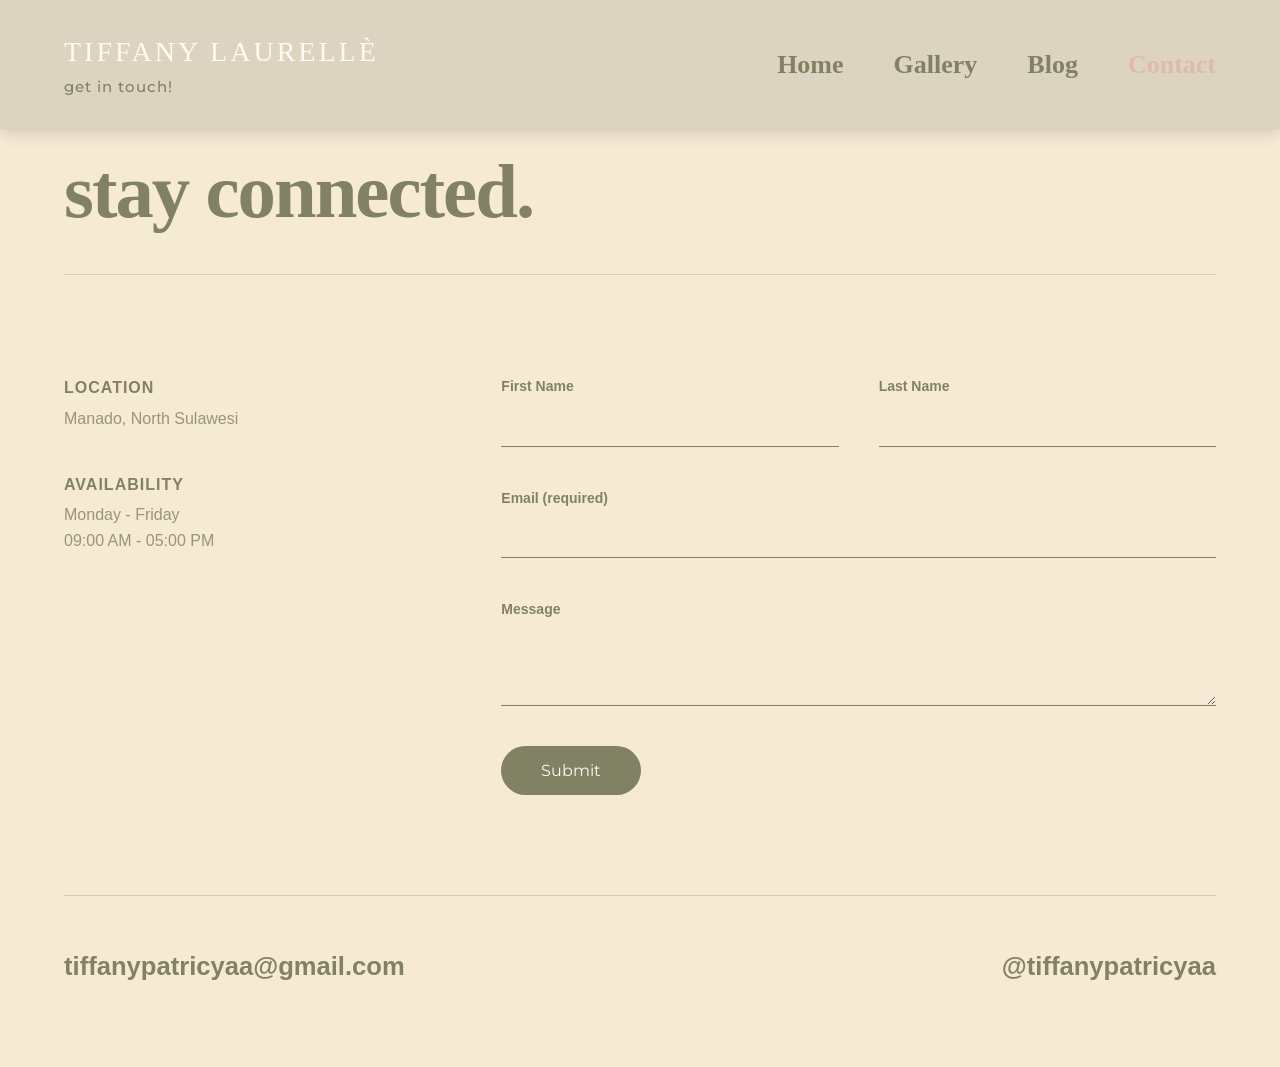
==== contact.html @ 082cbac2 "first commit mid project" ====
<!DOCTYPE html>
<html lang="en">
<head>
    <meta charset="UTF-8">
    <meta name="viewport" content="width=device-width, initial-scale=1.0">
    <title>Contact Tiffany</title>
    <link href="https://fonts.googleapis.com/css2?family=Montserrat:wght@400;500&display=swap" rel="stylesheet">
    <link rel="stylesheet" href="css/style.css">
</head>
<body>

    <!-- Navbar -->
    <header class="header" id="header">
        <div class="logo">
            <h1>Tiffany Laurellè</h1>
            <p class="archives-text">get in touch!</p>
        </div>
        <nav class="navbar">
            <ul>
                <li><a href="index.html">Home</a></li>
                <li><a href="gallery.html">Gallery</a></li>
                <li><a href="blog.html">Blog</a></li>
                <li><a href="contact.html" class="active">Contact</a></li>
            </ul>
        </nav>
    </header>

    <main class="contact-wrapper">
        <!-- Judul Raksasa -->
        <h1 class="page-title fade-in">stay connected.</h1>

        <div class="contact-grid fade-in">
            <!-- Kolom Kiri (Info) -->
            <div class="contact-info">
                <div class="info-block">
                    <h4>Location</h4>
                    <p>Manado, North Sulawesi</p>
                </div>
                <div class="info-block">
                    <h4>Availability</h4>
                    <p>Monday - Friday<br>09:00 AM - 05:00 PM</p>
                </div>
            </div>

            <!-- Kolom Kanan (Form) -->
            <div class="contact-form">
                <form class="minimal-form" id="contactForm">
                    <div class="form-row">
                        <div class="input-group">
                            <label>First Name</label>
                            <input type="text" required>
                        </div>
                        <div class="input-group">
                            <label>Last Name</label>
                            <input type="text" required>
                        </div>
                    </div>

                    <div class="input-group">
                        <label>Email (required)</label>
                        <input type="email" required>
                    </div>

                    <!-- BAGIAN MESSAGE YANG DITAMBAHKAN -->
                    <div class="input-group">
                        <label>Message</label>
                        <textarea rows="3" required></textarea>
                    </div>



                    <button type="submit" class="submit-btn">Submit</button>
                </form>
            </div>
        </div>

        <!-- Kolom Bawah (Kontak Utama) -->
        <div class="contact-bottom fade-in">
            <a href="mailto:tiffanypatricyaa@gmail.com" class="huge-link">tiffanypatricyaa@gmail.com</a>
            <a href="https://instagram.com/tiffanypatricyaa" target="_blank" class="huge-link">@tiffanypatricyaa</a>
        </div>
    </main>

    <script src="js/script.js"></script>
    
    <script>
        document.getElementById('contactForm').addEventListener('submit', function(e) {
            e.preventDefault();
            alert('Thank you for reaching out! I will get back to you soon.');
            this.reset();
        });
    </script>
</body>
</html>
---- css/style.css ----
/* Import Font Editorial */
@import url('https://fonts.googleapis.com/css2?family=Montserrat:wght@400;500;600&display=swap');


/* Color Palette */
:root {
    --savory-sage: #818263;
    --avocado-smoothie: #C2C395;
    --blush-beet: #DDBAAE;
    --peach-protein: #EFD7CF;
    --oat-latte: #DCD4C1;
    --honey-oatmilk: #F6EAD4;
    --coconut-cream: #FFFAF2;
}

* {
    margin: 0;
    padding: 0;
    box-sizing: border-box;
}

body {
    font-family: 'Lato', sans-serif;
    background-color: var(--savory-sage); 
    color: var(--coconut-cream);
    line-height: 1.6;
    overflow-x: hidden;
}

h1, h2, h3, .logo h1 {
    font-family: 'Playfair Display', serif;
    font-weight: 700;
}

/* --- HEADER & NAVBAR (WARNA BEDA DARI BACKGROUND) --- */
.header {
    position: fixed; 
    top: 0;
    left: 0;
    width: 100%;
    z-index: 1000;
    display: flex;
    justify-content: space-between;
    align-items: center;
    padding: 30px 5%;
    /* WARNA BACKGROUND NAVBAR DIBEDAKAN */
    background-color: var(--oat-latte); 
    box-shadow: 0 4px 15px rgba(0,0,0,0.15); /* Kasih bayangan biar makin jelas batasnya */
    transition: all 0.4s ease;
}

/* Efek saat discroll */
.header.scrolled {
    padding: 20px 5%; 
    background-color: rgba(220, 212, 193, 0.9); /* oat-latte tembus pandang */
    backdrop-filter: blur(10px); 
    -webkit-backdrop-filter: blur(10px);
}

/* Warna teks di navbar diubah jadi gelap (sage) biar kontras dengan background terang */
/* --- ANIMASI LOGO MUNCUL SAAT HALAMAN DIBUKA --- */
@keyframes logoReveal {
    0% {
        opacity: 0;
        transform: translateY(-20px); /* Mulai dari posisi agak ke atas */
    }
    100% {
        opacity: 1;
        transform: translateY(0); /* Turun ke posisi normal */
    }
}

/* UBAH FONT LOGO GALLERY ALA SCARLET + ANIMASI */
.logo h1 {
    font-family: 'Playfair Display', serif;
    font-size: 28px;
    color: var(--coconut-cream);
    text-transform: uppercase; 
    letter-spacing: 3px; 
    font-weight: 400; 
    
    /* Pemicu Animasi */
    opacity: 0; /* Disembunyikan dulu di awal */
    animation: logoReveal 1s cubic-bezier(0.25, 1, 0.5, 1) forwards;
}

/* Font khusus tulisan personal archives + ANIMASI DELAY */
.archives-text, .logo p {
    font-family: 'Montserrat', sans-serif;
    font-size: 15px;
    font-weight: 500;
    color: var(--savory-sage);
    letter-spacing: 1px;
    
    /* Pemicu Animasi (Diberi delay 0.3 detik biar munculnya gantian setelah h1) */
    opacity: 0; 
    animation: logoReveal 1s cubic-bezier(0.25, 1, 0.5, 1) 0.3s forwards;
}

.navbar ul {
    list-style: none;
    display: flex;
    gap: 50px; 
}

.navbar a {
    text-decoration: none;
    color: var(--savory-sage);
    font-size: 26px; /* GEDEIN FONT NAVBAR DRASTIS */
    font-family: 'Playfair Display', serif;
    font-weight: 700;
    transition: color 0.3s;
}

.navbar a:hover, .navbar a.active {
    color: var(--blush-beet);
}

/* --- HERO SECTION --- */
main {
    padding-top: 150px; /* Jarak diturunin biar gak nabrak navbar yang gede */
}

.hero {
    display: flex;
    justify-content: space-between;
    align-items: center;
    padding: 60px 5% 100px;
    gap: 60px;
    min-height: 85vh;
}

.hero-text {
    flex: 1;
    max-width: 50vw; /* Lebar area teks diperbesar */
}

.label {
    display: block;
    font-size: 24px; /* GEDEIN LABEL */
    font-style: italic;
    color: var(--honey-oatmilk);
    margin-bottom: 25px;
}

.title {
    font-size: 6vw; /* PAKAI VIEWPORT WIDTH BIAR AUTO RAKSASA DI LAYAR LEBAR */
    line-height: 1.1;
    margin-bottom: 40px;
    color: var(--coconut-cream);
}

.desc {
    font-size: 22px; /* GEDEIN DESKRIPSI */
    line-height: 1.8;
    margin-bottom: 50px;
    color: var(--honey-oatmilk);
    max-width: 80%;
}

.buttons {
    display: flex;
    gap: 25px;
}

.btn {
    padding: 15px 45px;
    font-size: 20px; /* GEDEIN FONT TOMBOL */
    border: 2px solid var(--coconut-cream);
    border-radius: 50px;
    text-decoration: none;
    color: var(--coconut-cream);
    transition: all 0.3s;
}

.btn:hover {
    background-color: var(--coconut-cream);
    color: var(--savory-sage);
}

/* --- HERO IMAGE & BACKGROUND KOTAK (DIBIKIN RAKSASA) --- */
.hero-image {
    flex: 1;
    display: flex;
    justify-content: flex-end; /* Tarik foto mentok ke kanan */
}

.image-wrapper {
    position: relative;
    width: 100%;
    max-width: 32vw; /* FOTO JAUH LEBIH BESAR mengikuti proporsi layar */
    min-width: 450px; /* Batas aman supaya gak kekecilan */
}

.image-backdrop {
    position: absolute;
    top: 50px; /* Jarak kotak dari foto digedein */
    right: -40px;
    width: 100%;
    height: 100%;
    background-color: var(--avocado-smoothie); 
    border-radius: 60px; /* Ujung melengkung dibesarin */
    z-index: 1;
}

.rounded-img {
    position: relative;
    width: 100%;
    height: auto;
    border-radius: 60px; 
    object-fit: cover;
    z-index: 2;
    box-shadow: 0 30px 60px rgba(0,0,0,0.4); /* BAYANGAN DIPERTEGAS */
}

/* Animasi Smooth Naik Turun */
@keyframes float {
    0% { transform: translateY(0px); }
    50% { transform: translateY(-25px); }
    100% { transform: translateY(0px); }
}

.floating-anim {
    animation: float 5s ease-in-out infinite; 
}

/* --- ABOUT SECTION --- */
.about {
    display: flex;
    flex-direction: column;
    align-items: center;
    justify-content: center;
    text-align: center; 
    padding: 120px 5%;
    background-color: var(--honey-oatmilk);
    color: var(--savory-sage);
}

.about-text {
    max-width: 60vw; /* Area teks dilebarkan */
}

.about-text h3 {
    font-size: 3.5rem; /* GEDEIN JUDUL ABOUT */
    margin-bottom: 30px;
    line-height: 1.3;
}

.about-text p {
    font-size: 24px; /* GEDEIN TEKS ABOUT */
    margin-bottom: 40px;
}

.signature {
    font-family: 'Playfair Display', serif;
    font-style: italic;
    font-size: 28px;
}

/* --- ANIMASI JS CLASS --- */
.fade-in {
    opacity: 0;
    transform: translateY(40px);
    transition: opacity 1s ease-out, transform 1s ease-out;
}

.fade-in.show {
    opacity: 1;
    transform: translateY(0);
}

/* Responsive Mobile */
@media (max-width: 900px) {
    .header { padding: 20px 5%; flex-direction: column; gap: 15px; }
    .navbar ul { display: flex; gap: 20px; flex-wrap: wrap; justify-content: center; }
    .navbar a { font-size: 18px; }
    .hero { flex-direction: column; text-align: center; }
    .hero-text { max-width: 100%; }
    .title { font-size: 3.5rem; }
    .desc { max-width: 100%; }
    .buttons { justify-content: center; }
    .image-wrapper { max-width: 80%; margin-top: 50px; }
    .image-backdrop { right: -20px; top: 20px; } 
    .about-text { max-width: 90%; }
    .about-text h3 { font-size: 2.5rem; }
}
/* --- SPLASH SCREEN / PRELOADER --- */
#splash-screen {
    position: fixed;
    top: 0;
    left: 0;
    width: 100%;
    height: 100vh;
    background-color: var(--coconut-cream); /* Latar terang agar kontras saat masuk ke web gelap */
    display: flex;
    justify-content: center;
    align-items: center;
    z-index: 9999; /* Memastikan posisinya selalu menutupi semua elemen lain */
    transition: opacity 1s ease-in-out, visibility 1s ease-in-out;
}

.splash-text {
    font-size: 5vw; /* Teks besar menyesuaikan layar */
    color: var(--savory-sage); /* Warna teks hijau gelap */
    font-family: 'Playfair Display', serif;
    font-weight: 700;
    letter-spacing: 2px;
    opacity: 0;
    transform: translateY(30px);
    /* Animasi teks muncul perlahan dan sedikit merenggang */
    animation: textReveal 2s ease-out forwards; 
}

@keyframes textReveal {
    40% { 
        opacity: 1; 
        transform: translateY(0); 
        letter-spacing: 5px; 
    }
    100% { 
        opacity: 1; 
        transform: translateY(0); 
        letter-spacing: 5px; 
    }
}

/* Class ini akan dipanggil oleh JavaScript untuk menyembunyikan layar */
.hide-splash {
    opacity: 0 !important;
    visibility: hidden !important;
}

/* --- GALLERY PAGE STYLES (VERSI REVISI TOTAL) --- */

/* Font khusus tulisan personal archives */
.archives-text {
    font-family: 'Montserrat', sans-serif;
    font-size: 15px;
    font-weight: 500;
    color: var(--savory-sage);
    letter-spacing: 1px;
}

/* Background Gradasi untuk Gallery */
.gallery-wrapper {
    padding-top: 130px; 
    /* Efek gradasi dari warna savory sage (#818263) ke warna yang lebih gelap/dalam (#5e5f48) */
    background: linear-gradient(135deg, var(--savory-sage) 0%, #5e5f48 100%);
    min-height: 100vh;
}

.gallery-section {
    padding: 60px 0 80px; 
}

.gallery-title {
    font-family: 'Playfair Display', serif;
    font-size: 3rem;
    color: var(--coconut-cream);
    text-align: center;
    margin-bottom: 50px;
    text-transform: uppercase; /* Huruf besar semua */
    letter-spacing: 6px; /* Renggang ala editorial majalah */
    font-style: normal; /* Hilangkan efek miring (italic) */
}

/* Garis Pembatas Hitam Tipis di Antara Section */
.section-divider {
    width: 100%;
    height: 1px;
    background-color: rgba(0, 0, 0, 0.4); /* Warna hitam agak tembus pandang */
}

/* --- CAROUSEL / SLIDER LAYOUT --- */
.carousel-container {
    position: relative;
    width: 100%;
    overflow: hidden; 
}

.carousel-track {
    display: flex;
    transition: transform 0.6s cubic-bezier(0.25, 1, 0.5, 1); /* Efek geser slide smooth */
    will-change: transform;
    align-items: center; 
    padding: 20px 0; /* Memberi ruang agar saat di-zoom, foto tidak terpotong tepi layarnya */
}

/* --- FOTO & EFEK SOFT ZOOM --- */
.carousel-track img {
    flex: 0 0 33.3333%; /* 3 Foto berdampingan */
    height: 70vh; 
    object-fit: cover;
    padding: 0 5px; 
    transition: transform 0.8s cubic-bezier(0.25, 1, 0.5, 1); /* Transisi pelan */
    cursor: pointer;
    box-shadow: 0 5px 15px rgba(0,0,0,0.2);
}

/* Kalau kursor kena foto -> SLOW ZOOM */
.carousel-track img:hover {
    transform: scale(1.05); /* Foto membesar 5% */
    z-index: 10; 
    box-shadow: 0 15px 30px rgba(0,0,0,0.4);
}

/* --- TOMBOL PANAH < > --- */
.carousel-btn {
    position: absolute;
    top: 50%;
    transform: translateY(-50%);
    background: transparent; /* TANPA BACKGROUND */
    color: var(--coconut-cream);
    border: none;
    font-size: 5rem; /* UKURAN GEDE */
    padding: 20px;
    cursor: pointer;
    z-index: 20;
    transition: all 0.3s ease;
    text-shadow: 0 5px 15px rgba(0,0,0,0.6); /* Bayangan hitam biar jelas di atas foto terang */
}

.carousel-btn:hover {
    color: var(--peach-protein);
    transform: translateY(-50%) scale(1.1); /* Tombol membesar dikit saat disentuh */
}

/* Posisi sudah dikunci di ujung biar gak numpuk */
.prev-btn { left: 30px; }
.next-btn { right: 30px; }

/* Mobile Responsive */
@media (max-width: 900px) {
    .carousel-track img {
        flex: 0 0 100%; /* 1 foto di HP */
        height: 60vh;
    }
    .carousel-btn { font-size: 3rem; }
    .prev-btn { left: 10px; }
    .next-btn { right: 10px; }
}

/* =========================================
   --- BLOG PAGE STYLES ---
   ========================================= */

.blog-wrapper {
    padding: 150px 5% 100px;
    background-color: var(--savory-sage); /* Background konsisten elegan */
    min-height: 100vh;
}

/* Tulisan THE BLOG Raksasa */
/* Tulisan Raksasa (Disesuaikan ukurannya karena teksnya lebih panjang) */
.page-title {
    font-size: 6vw; /* Ukuran sedikit dikecilkan dari sebelumnya agar tidak tumpah */
    font-family: 'Playfair Display', serif;
    color: var(--honey-oatmilk);
    text-transform: lowercase; /* Dibuat huruf kecil semua agar estetik & modern */
    letter-spacing: -2px; 
    margin-bottom: 100px;
    border-bottom: 1px solid rgba(255, 250, 242, 0.2); /* Garis batas bawah tipis */
    padding-bottom: 40px;
    line-height: 1.1;
}

/* Pembungkus Tiap Artikel + Garis Pemisah */
.blog-post {
    max-width: 1000px; 
    margin: 0 auto 100px; 
    padding-bottom: 80px; /* Jarak antara teks terakhir dengan garis pembatas */
    border-bottom: 1px solid rgba(255, 250, 242, 0.2); /* Garis batas bawah tipis, sama persis seperti judul */
}

/* Menghilangkan garis pembatas di artikel paling terakhir agar tidak berlebihan */
.blog-post:last-child {
    border-bottom: none;
    margin-bottom: 50px;
}

/* --- PENGATURAN LAYOUT FOTO (FIXED GRID) --- */
.post-images {
    display: grid;
    gap: 30px;
    margin-bottom: 40px;
    width: 100%;
}

/* Grid Khusus 1 Landscape & 1 Portrait */
.flex-mixed {
    grid-template-columns: 1.5fr 1fr; /* Membagi layar: Kiri lebih lebar, Kanan lebih sempit */
    align-items: stretch; /* Memaksa tinggi kedua foto sama persis */
}

/* Grid Khusus 3 Foto (Meme) */
.flex-three {
    grid-template-columns: repeat(3, 1fr); /* Membagi 3 rata */
}

/* Gaya Foto Dasar */
.blog-img {
    width: 100%;
    height: 100%; /* Memaksa foto mengisi grid sepenuhnya */
    max-height: 450px; /* BATAS TINGGI AMAN biar gak jadi raksasa */
    object-fit: cover; /* Memotong rapi tanpa bikin gambar gepeng */
    border-radius: 30px; 
    box-shadow: 0 10px 30px rgba(0,0,0,0.2);
    transition: transform 0.6s cubic-bezier(0.25, 1, 0.5, 1);
    cursor: pointer;
}

/* Animasi Slow Zoom */
.blog-img:hover {
    transform: scale(1.03); 
    box-shadow: 0 15px 40px rgba(0,0,0,0.3);
    z-index: 2;
}

/* Memastikan aspect ratio terjaga dengan baik */
.flex-mixed .img-land {
    aspect-ratio: 4/3; 
}
.flex-mixed .img-port {
    aspect-ratio: 3/4;
}
.flex-three .blog-img {
    aspect-ratio: 1/1;
}

/* --- PENGATURAN TEKS ARTIKEL --- */
/* (Pastikan ini tidak terhapus ya) */
.post-title {
    font-size: 3rem;
    color: var(--coconut-cream);
    font-family: 'Playfair Display', serif;
    margin-bottom: 30px;
    line-height: 1.2;
}

.post-content p {
    font-size: 22px; 
    color: var(--coconut-cream);
    margin-bottom: 25px;
    line-height: 1.8;
    font-family: 'Lato', sans-serif;
    opacity: 0.9; 
}

.post-content strong {
    color: var(--peach-protein); 
}

/* --- RESPONSIVE MOBILE UNTUK BLOG --- */
@media (max-width: 900px) {
    .page-title {
        font-size: 15vw;
        margin-bottom: 60px;
    }
    
    /* Foto jadi bertumpuk ke bawah di HP */
    .post-images {
        flex-direction: column; 
    }
    
    .flex-mixed .img-land, .flex-mixed .img-port, .flex-three .blog-img {
        width: 100%;
        aspect-ratio: auto;
        height: auto;
    }
    
    .post-title {
        font-size: 2.2rem;
    }
    
    .post-content p {
        font-size: 18px;
    }
}

/* =========================================
   --- CONTACT PAGE STYLES ---
   ========================================= */

.contact-wrapper {
    padding: 150px 5% 80px;
    background-color: var(--honey-oatmilk); /* Latar Terang */
    color: var(--savory-sage); /* Teks Gelap */
    min-height: 100vh;
}

/* Mengubah warna khusus di halaman kontak agar tulisan navbar juga gelap */
.contact-wrapper ~ .header, .contact-wrapper ~ .header .logo h1, .contact-wrapper ~ .header .navbar a {
    color: var(--savory-sage);
}

.contact-wrapper .page-title {
    color: var(--savory-sage); /* Judul raksasa warna gelap */
    border-bottom: 1px solid rgba(129, 130, 99, 0.3); /* Garis batas bawah hijau diredam */
}

/* Layout 2 Kolom (Kiri Info, Kanan Form) */
.contact-grid {
    display: grid;
    grid-template-columns: 1fr 2fr; /* Kolom kanan lebih lebar */
    gap: 80px;
    max-width: 1200px;
    margin: 0 auto 100px;
}

.info-block {
    margin-bottom: 40px;
    font-family: 'Lato', sans-serif;
}

.info-block h4 {
    font-size: 16px;
    font-weight: 700;
    margin-bottom: 5px;
    text-transform: uppercase;
    letter-spacing: 1px;
}

.info-block p {
    font-size: 16px;
    opacity: 0.8;
}

/* --- FORM MINIMALIS --- */
.minimal-form {
    display: flex;
    flex-direction: column;
    gap: 40px;
}

.form-row {
    display: grid;
    grid-template-columns: 1fr 1fr;
    gap: 40px;
}

.input-group {
    display: flex;
    flex-direction: column;
}

.input-group label {
    font-family: 'Lato', sans-serif;
    font-size: 14px;
    font-weight: 700;
    margin-bottom: 10px;
}

/* Style Garis Bawah (Tanpa Box) */
.minimal-form input[type="text"],
.minimal-form input[type="email"],
.minimal-form select,
.minimal-form textarea {
    background: transparent;
    border: none;
    border-bottom: 1px solid var(--savory-sage);
    padding: 10px 0;
    font-size: 16px;
    font-family: 'Lato', sans-serif;
    color: var(--savory-sage);
    outline: none;
    transition: border-color 0.3s;
}

.minimal-form input:focus,
.minimal-form select:focus,
.minimal-form textarea:focus {
    border-bottom: 2px solid var(--savory-sage); /* Garis menebal saat diklik */
}

/* Checkbox Style */
.checkbox-group {
    display: flex;
    align-items: center;
    gap: 10px;
    font-family: 'Lato', sans-serif;
    font-size: 14px;
}

/* Tombol Submit */
.submit-btn {
    align-self: flex-start;
    padding: 15px 40px;
    background-color: var(--savory-sage);
    color: var(--coconut-cream);
    border: none;
    border-radius: 50px;
    font-size: 16px;
    font-family: 'Montserrat', sans-serif;
    cursor: pointer;
    transition: all 0.3s;
}

.submit-btn:hover {
    background-color: var(--blush-beet);
    color: var(--coconut-cream);
}

/* --- BOTTOM KONTAK --- */
.contact-bottom {
    display: flex;
    justify-content: space-between;
    align-items: center;
    padding-top: 50px;
    border-top: 1px solid rgba(129, 130, 99, 0.3);
}

.huge-link {
    font-size: 2vw; /* Ukuran sudah dikecilkan agar lebih manis */
    font-family: 'Lato', sans-serif; /* Font disamakan */
    font-weight: 700;
    color: var(--savory-sage);
    text-decoration: none;
    transition: color 0.3s;
}

.huge-link:hover {
    color: var(--blush-beet);
}

/* Responsive Mobile */
@media (max-width: 900px) {
    .contact-grid {
        grid-template-columns: 1fr; 
        gap: 50px;
    }
    
    .form-row {
        grid-template-columns: 1fr;
    }
    
    .contact-bottom {
        flex-direction: column;
        gap: 20px;
        text-align: center;
    }
    
    .huge-link {
        font-size: 4.5vw; /* Disesuaikan untuk layar HP agar tidak kekecilan */
    }
}
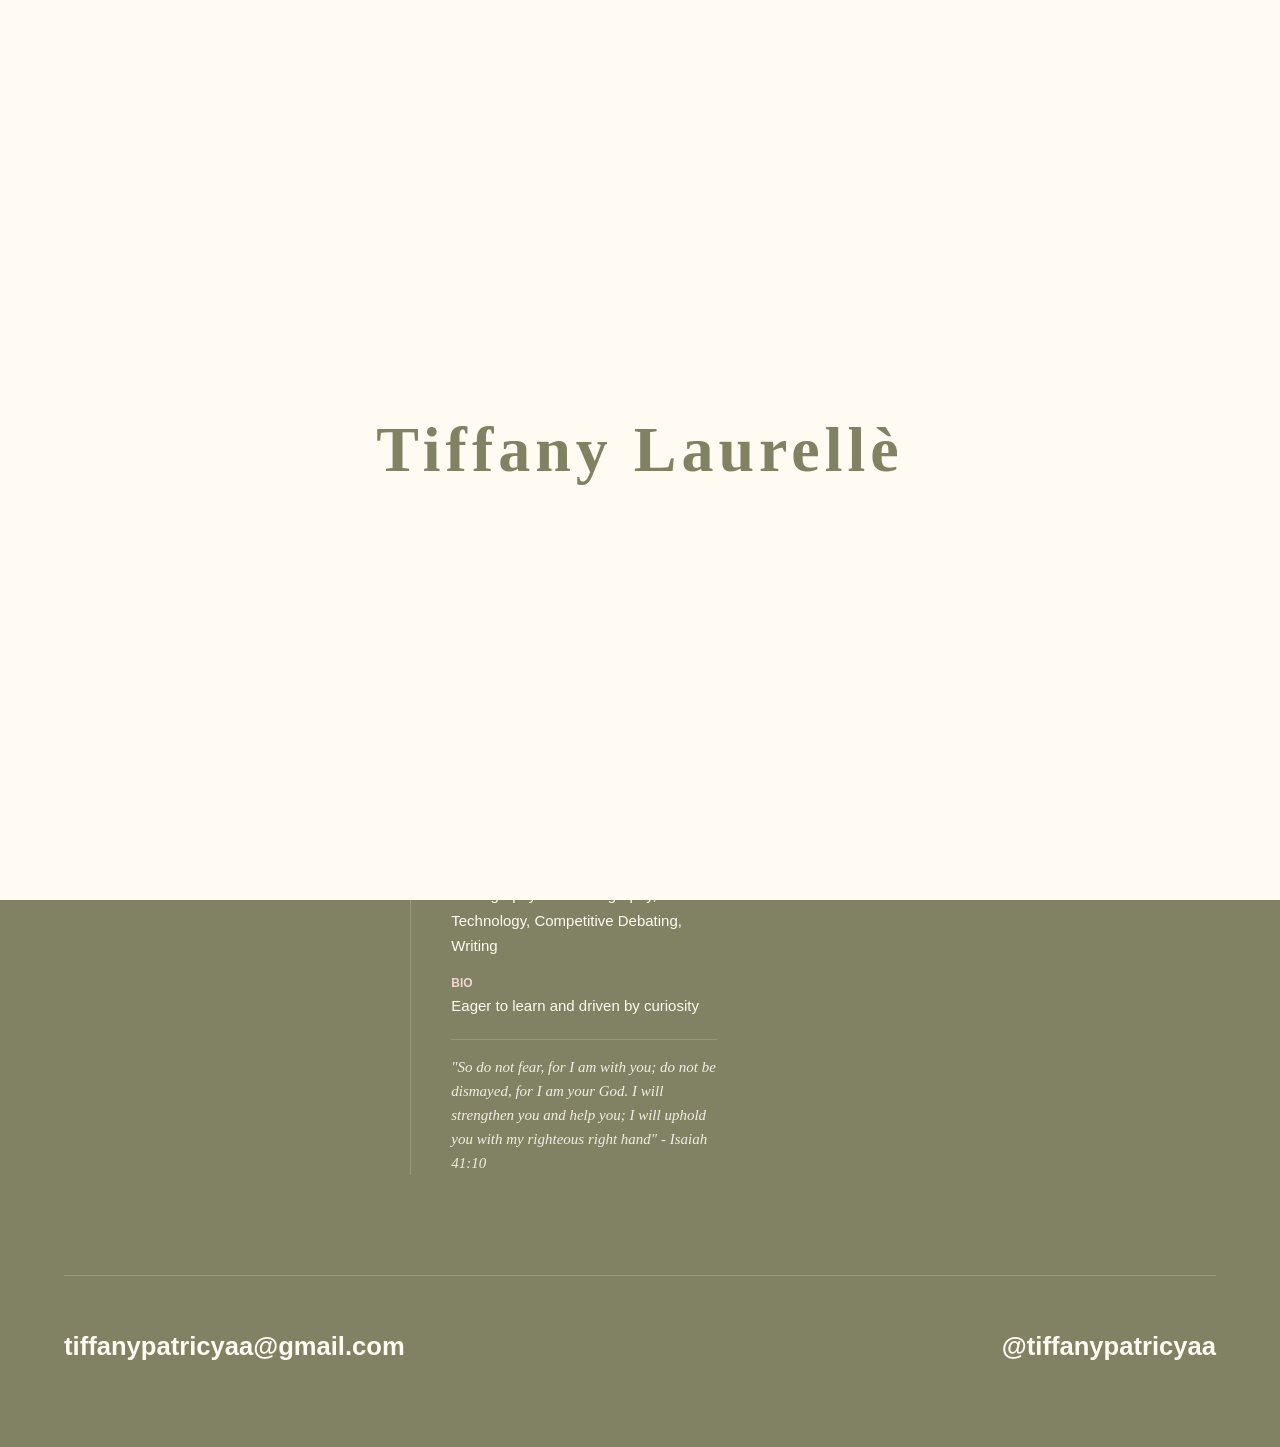
==== commit 596901ee: "final update : tambah ajax, tambah loader" ====
--- a/contact.html
+++ b/contact.html
@@ -8,6 +8,11 @@
     <link rel="stylesheet" href="css/style.css">
 </head>
 <body>
+
+      <!-- SPLASH SCREEN / PRELOADER -->
+    <div id="splash-screen">
+        <h1 class="splash-text">Tiffany Laurellè</h1>
+    </div>
 
     <!-- Navbar -->
     <header class="header" id="header">
@@ -41,6 +46,18 @@
                     <p>Monday - Friday<br>09:00 AM - 05:00 PM</p>
                 </div>
             </div>
+
+            <!-- Kolom 2: GET TO KNOW TIFFANY (AJAX Target) -->
+    <div class="contact-about" id="about-me-section">
+        <h4 class="about-title">get to know tiffany.</h4>
+        <div class="profile-card">
+            <img src="assets/ph4.jpeg" alt="Tiffany" class="about-img">
+            <div id="about-data">
+                <p class="loading-text">Loading profile...</p>
+                <!-- Data dari AJAX akan muncul di sini -->
+            </div>
+        </div>
+    </div>
 
             <!-- Kolom Kanan (Form) -->
             <div class="contact-form">
--- a/css/style.css
+++ b/css/style.css
@@ -583,28 +583,24 @@
 
 .contact-wrapper {
     padding: 150px 5% 80px;
-    background-color: var(--honey-oatmilk); /* Latar Terang */
-    color: var(--savory-sage); /* Teks Gelap */
+    background-color: var(--savory-sage); /* Dikembalikan ke hijau elegan */
+    color: var(--coconut-cream); /* Teks jadi warna terang */
     min-height: 100vh;
 }
 
-/* Mengubah warna khusus di halaman kontak agar tulisan navbar juga gelap */
-.contact-wrapper ~ .header, .contact-wrapper ~ .header .logo h1, .contact-wrapper ~ .header .navbar a {
-    color: var(--savory-sage);
-}
-
 .contact-wrapper .page-title {
-    color: var(--savory-sage); /* Judul raksasa warna gelap */
-    border-bottom: 1px solid rgba(129, 130, 99, 0.3); /* Garis batas bawah hijau diredam */
-}
-
-/* Layout 2 Kolom (Kiri Info, Kanan Form) */
+    color: var(--coconut-cream); 
+    border-bottom: 1px solid rgba(255, 250, 242, 0.2); 
+}
+
+/* Layout 3 Kolom */
 .contact-grid {
     display: grid;
-    grid-template-columns: 1fr 2fr; /* Kolom kanan lebih lebar */
-    gap: 80px;
+    grid-template-columns: 1fr 1fr 1.5fr; 
+    gap: 40px;
     max-width: 1200px;
     margin: 0 auto 100px;
+    align-items: start;
 }
 
 .info-block {
@@ -625,6 +621,62 @@
     opacity: 0.8;
 }
 
+/* --- ABOUT SECTION --- */
+.contact-about {
+    border-left: 1px solid rgba(255, 250, 242, 0.2); /* Garis batas terang */
+    padding-left: 40px;
+}
+
+.about-title {
+    font-size: 16px;
+    font-weight: 700;
+    text-transform: uppercase;
+    margin-bottom: 30px;
+    letter-spacing: 1px;
+}
+
+.profile-card {
+    display: flex;
+    flex-direction: column;
+    gap: 20px;
+}
+
+/* FOTO FULL COLOR (EFEK ABU-ABU DIHAPUS) */
+.about-img {
+    width: 100%;
+    max-width: 200px;
+    border-radius: 20px;
+    box-shadow: 0 10px 30px rgba(0,0,0,0.3);
+}
+
+.data-item {
+    margin-bottom: 15px;
+}
+
+.data-label {
+    display: block;
+    font-size: 12px;
+    font-weight: 700;
+    text-transform: uppercase;
+    color: var(--peach-protein); /* Warna aksen pink peach */
+}
+
+.data-value {
+    font-size: 15px;
+    font-family: 'Lato', sans-serif;
+    line-height: 1.4;
+}
+
+.about-quote {
+    font-style: italic;
+    margin-top: 20px;
+    font-family: 'Playfair Display', serif;
+    font-size: 15px;
+    border-top: 1px solid rgba(255, 250, 242, 0.2);
+    padding-top: 15px;
+    opacity: 0.9;
+}
+
 /* --- FORM MINIMALIS --- */
 .minimal-form {
     display: flex;
@@ -650,29 +702,26 @@
     margin-bottom: 10px;
 }
 
-/* Style Garis Bawah (Tanpa Box) */
+/* Style Form menyesuaikan background gelap */
 .minimal-form input[type="text"],
 .minimal-form input[type="email"],
-.minimal-form select,
 .minimal-form textarea {
     background: transparent;
     border: none;
-    border-bottom: 1px solid var(--savory-sage);
+    border-bottom: 1px solid var(--coconut-cream);
     padding: 10px 0;
     font-size: 16px;
     font-family: 'Lato', sans-serif;
-    color: var(--savory-sage);
+    color: var(--coconut-cream);
     outline: none;
     transition: border-color 0.3s;
 }
 
 .minimal-form input:focus,
-.minimal-form select:focus,
 .minimal-form textarea:focus {
-    border-bottom: 2px solid var(--savory-sage); /* Garis menebal saat diklik */
-}
-
-/* Checkbox Style */
+    border-bottom: 2px solid var(--peach-protein); 
+}
+
 .checkbox-group {
     display: flex;
     align-items: center;
@@ -681,22 +730,22 @@
     font-size: 14px;
 }
 
-/* Tombol Submit */
 .submit-btn {
     align-self: flex-start;
     padding: 15px 40px;
-    background-color: var(--savory-sage);
-    color: var(--coconut-cream);
+    background-color: var(--coconut-cream);
+    color: var(--savory-sage);
     border: none;
     border-radius: 50px;
     font-size: 16px;
+    font-weight: 700;
     font-family: 'Montserrat', sans-serif;
     cursor: pointer;
     transition: all 0.3s;
 }
 
 .submit-btn:hover {
-    background-color: var(--blush-beet);
+    background-color: var(--peach-protein);
     color: var(--coconut-cream);
 }
 
@@ -706,20 +755,20 @@
     justify-content: space-between;
     align-items: center;
     padding-top: 50px;
-    border-top: 1px solid rgba(129, 130, 99, 0.3);
+    border-top: 1px solid rgba(255, 250, 242, 0.2);
 }
 
 .huge-link {
-    font-size: 2vw; /* Ukuran sudah dikecilkan agar lebih manis */
-    font-family: 'Lato', sans-serif; /* Font disamakan */
+    font-size: 2vw; 
+    font-family: 'Lato', sans-serif; 
     font-weight: 700;
-    color: var(--savory-sage);
+    color: var(--coconut-cream);
     text-decoration: none;
     transition: color 0.3s;
 }
 
 .huge-link:hover {
-    color: var(--blush-beet);
+    color: var(--peach-protein);
 }
 
 /* Responsive Mobile */
@@ -732,6 +781,13 @@
     .form-row {
         grid-template-columns: 1fr;
     }
+
+    .contact-about {
+        border-left: none;
+        padding-left: 0;
+        border-top: 1px solid rgba(255, 250, 242, 0.2);
+        padding-top: 30px;
+    }
     
     .contact-bottom {
         flex-direction: column;
@@ -740,6 +796,6 @@
     }
     
     .huge-link {
-        font-size: 4.5vw; /* Disesuaikan untuk layar HP agar tidak kekecilan */
+        font-size: 4.5vw; 
     }
 }
